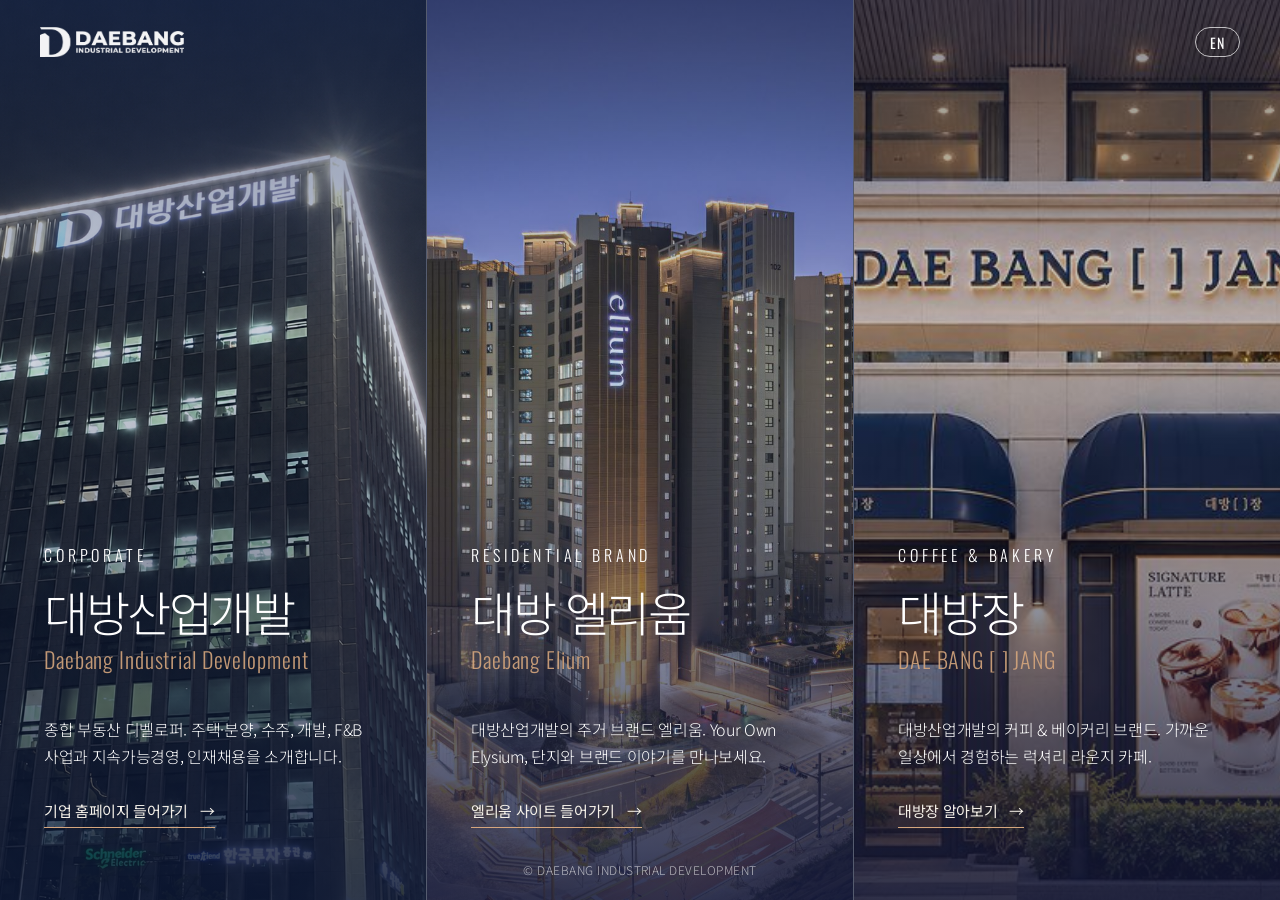
==== index.html @ c0d43c26 "Add files via upload" ====
<!DOCTYPE html>
<html lang="ko">
<head>
<meta charset="utf-8">
<meta name="viewport" content="width=device-width, initial-scale=1">
<title>대방산업개발 · 대방 엘리움 · 대방장</title>
<meta name="description" content="대방산업개발 기업 홈페이지, 대방 엘리움 브랜드 홈페이지, 대방장으로 들어가는 입구.">
<meta name="theme-color" content="#1c407d">
<link rel="icon" href="dvp/assets/img/favicon.ico" sizes="any">
<link rel="preconnect" href="https://fonts.googleapis.com">
<link rel="preconnect" href="https://fonts.gstatic.com" crossorigin>
<link href="https://fonts.googleapis.com/css2?family=Noto+Sans+KR:wght@300;400;500;700&family=Oswald:wght@300;400&display=swap" rel="stylesheet">
<style>
*{box-sizing:border-box;margin:0;padding:0}
html,body{height:100%}
body{font-family:"Noto Sans KR","Malgun Gothic",sans-serif;background:#0b1530;color:#fff;overflow:hidden;letter-spacing:-.02em;word-break:keep-all}
a{color:inherit;text-decoration:none}
.top{position:fixed;z-index:5;top:0;left:0;right:0;height:84px;padding:0 40px;display:flex;align-items:center;justify-content:space-between;pointer-events:none}
.top>*{pointer-events:auto}
.top img{height:30px;opacity:.95}
.lang{font-family:Oswald,sans-serif;font-size:14px;letter-spacing:.06em;height:30px;padding:0 14px;border:1px solid rgba(255,255,255,.7);border-radius:15px;background:none;color:#fff;cursor:pointer}
.lang:hover{background:#fff;color:#1c407d}
.gate{display:flex;height:100%}
.pane{position:relative;flex:1;overflow:hidden;transition:flex .8s cubic-bezier(.2,.7,.2,1);display:block}
.pane:hover,.pane:focus-visible{flex:1.45}
.bg{position:absolute;inset:0;background-size:cover;background-position:center;transform:scale(1.06);transition:transform 1.4s cubic-bezier(.2,.7,.2,1),filter .6s}
.pane:hover .bg{transform:scale(1)}
.gate:hover .pane:not(:hover) .bg{filter:brightness(.55) saturate(.8)}
.pane::before{content:"";position:absolute;inset:0;z-index:1}
.pane+.pane{border-left:1px solid rgba(255,255,255,.3)}
.dvp .bg{background-position:50% 22%}
.jang .bg{background-position:54% 30%}
.txt h2 .sub{display:block;margin-top:8px;font-family:Oswald,sans-serif;font-weight:300;font-size:22px;letter-spacing:.04em;color:#D5A67D;opacity:.9}
.dvp::before{background:linear-gradient(180deg,rgba(18,40,90,.55),rgba(18,40,90,.2) 40%,rgba(10,22,52,.85))}
.jang::before{background:linear-gradient(180deg,rgba(28,34,70,.5),rgba(28,34,70,.15) 40%,rgba(18,22,52,.88))}
.eli::before{background:linear-gradient(180deg,rgba(32,42,93,.5),rgba(32,42,93,.15) 40%,rgba(20,26,62,.88))}
.txt{position:absolute;z-index:2;left:0;right:0;bottom:0;padding:0 44px 72px}
.k{font-family:Oswald,sans-serif;font-weight:300;font-size:14px;letter-spacing:.24em;opacity:.85}
.txt h2{min-height:118px;margin:14px 0 14px;font-size:48px;font-weight:300;line-height:1.15;letter-spacing:-.05em}
.txt p{font-size:16px;font-weight:300;line-height:1.7;max-width:380px;opacity:.92}
.go{display:inline-flex;align-items:center;gap:12px;margin-top:30px;font-size:15px;font-weight:400;padding-bottom:6px;border-bottom:1px solid rgba(255,255,255,.8)}
.go i{font-style:normal;transition:transform .3s}
.pane:hover .go i{transform:translateX(8px)}
.go{border-color:#D5A67D;color:#F5F1E9}
.div{display:none}
.foot{position:fixed;z-index:5;left:0;right:0;bottom:22px;text-align:center;font-size:12px;font-weight:300;letter-spacing:.04em;opacity:.65;pointer-events:none}
.txt>*{opacity:0;transform:translateY(20px);animation:up .9s forwards}
.txt>*:nth-child(2){animation-delay:.12s}.txt>*:nth-child(3){animation-delay:.24s}.txt>*:nth-child(4){animation-delay:.36s}
.eli .txt>*{animation-delay:.25s}.eli .txt>*:nth-child(2){animation-delay:.37s}.eli .txt>*:nth-child(3){animation-delay:.49s}.eli .txt>*:nth-child(4){animation-delay:.61s}
.jang .txt>*{animation-delay:.4s}.jang .txt>*:nth-child(2){animation-delay:.52s}.jang .txt>*:nth-child(3){animation-delay:.64s}.jang .txt>*:nth-child(4){animation-delay:.76s}
@keyframes up{to{opacity:1;transform:none}}
@media(max-width:800px){
  body{overflow:auto}
  .top{height:64px;padding:0 20px}.top img{height:24px}
  .gate{flex-direction:column;height:auto;min-height:100%}
  .pane{flex:none;height:50vh;min-height:360px}.pane:hover{flex:none}
  .txt{padding:0 24px 40px}.txt h2{font-size:34px;min-height:0}.txt h2 .sub{font-size:18px}.txt p{font-size:15px}
  .div,.foot{display:none}
}
</style>
</head>
<body>
<div class="top"><img src="dvp/assets/img/logo_en_w.png" alt="DAEBANG INDUSTRIAL DEVELOPMENT"><button class="lang" id="lang" type="button">EN</button></div>
<main class="gate">
  <a class="pane dvp" href="dvp/" target="_blank" rel="noopener" aria-label="대방산업개발 기업 홈페이지">
    <div class="bg" style="background-image:url(dvp/assets/ph/hq4.png)"></div>
    <div class="txt"><p class="k">CORPORATE</p><h2 data-en="Daebang Industrial Development">대방산업개발<span class="sub">Daebang Industrial Development</span></h2><p data-en="A comprehensive developer creating new value — housing, contracting, development and F&amp;B.">종합 부동산 디벨로퍼. 주택·분양, 수주, 개발, F&amp;B 사업과 지속가능경영, 인재채용을 소개합니다.</p><span class="go"><span data-en="Enter corporate site">기업 홈페이지 들어가기</span><i>→</i></span></div>
  </a>
  <a class="pane eli" href="elium/" target="_blank" rel="noopener" aria-label="대방 엘리움 브랜드 홈페이지">
    <div class="bg" style="background-image:url(elium/img/a3.jpg)"></div>
    <div class="txt"><p class="k">RESIDENTIAL BRAND</p><h2 data-en="Daebang Elium">대방 엘리움<span class="sub">Daebang Elium</span></h2><p data-en="Your Own Elysium — the residential brand of Daebang, and the places it builds.">대방산업개발의 주거 브랜드 엘리움. Your Own Elysium, 단지와 브랜드 이야기를 만나보세요.</p><span class="go"><span data-en="Enter Elium site">엘리움 사이트 들어가기</span><i>→</i></span></div>
  </a>
  <a class="pane jang" href="dvp/sub.html?p=business/fnb" target="_blank" rel="noopener" aria-label="대방장 커피 앤 베이커리">
    <div class="bg" style="background-image:url(dvp/assets/ph/f3.jpg)"></div>
    <div class="txt"><p class="k">COFFEE &amp; BAKERY</p><h2 data-en="Daebangjang">대방장<span class="sub">DAE BANG [ ] JANG</span></h2><p data-en="The cafe and bakery brand of Daebang — everyday luxury, one cup and one slice at a time.">대방산업개발의 커피 &amp; 베이커리 브랜드. 가까운 일상에서 경험하는 럭셔리 라운지 카페.</p><span class="go"><span data-en="Meet Daebangjang">대방장 알아보기</span><i>→</i></span></div>
  </a>
</main>
<div class="foot">© DAEBANG INDUSTRIAL DEVELOPMENT</div>
<script>
(function(){
  var L='ko';try{L=localStorage.getItem('lang')||'ko'}catch(e){}
  var b=document.getElementById('lang');
  function apply(){document.documentElement.lang=L;b.textContent=L==='en'?'KR':'EN';
    [].forEach.call(document.querySelectorAll('[data-en]'),function(e){if(!e.hasAttribute('data-ko'))e.setAttribute('data-ko',e.innerHTML);e.innerHTML=L==='en'?e.getAttribute('data-en'):e.getAttribute('data-ko')})}
  b.onclick=function(){L=L==='en'?'ko':'en';try{localStorage.setItem('lang',L)}catch(e){}apply()};
  apply();
})();
</script>
</body>
</html>
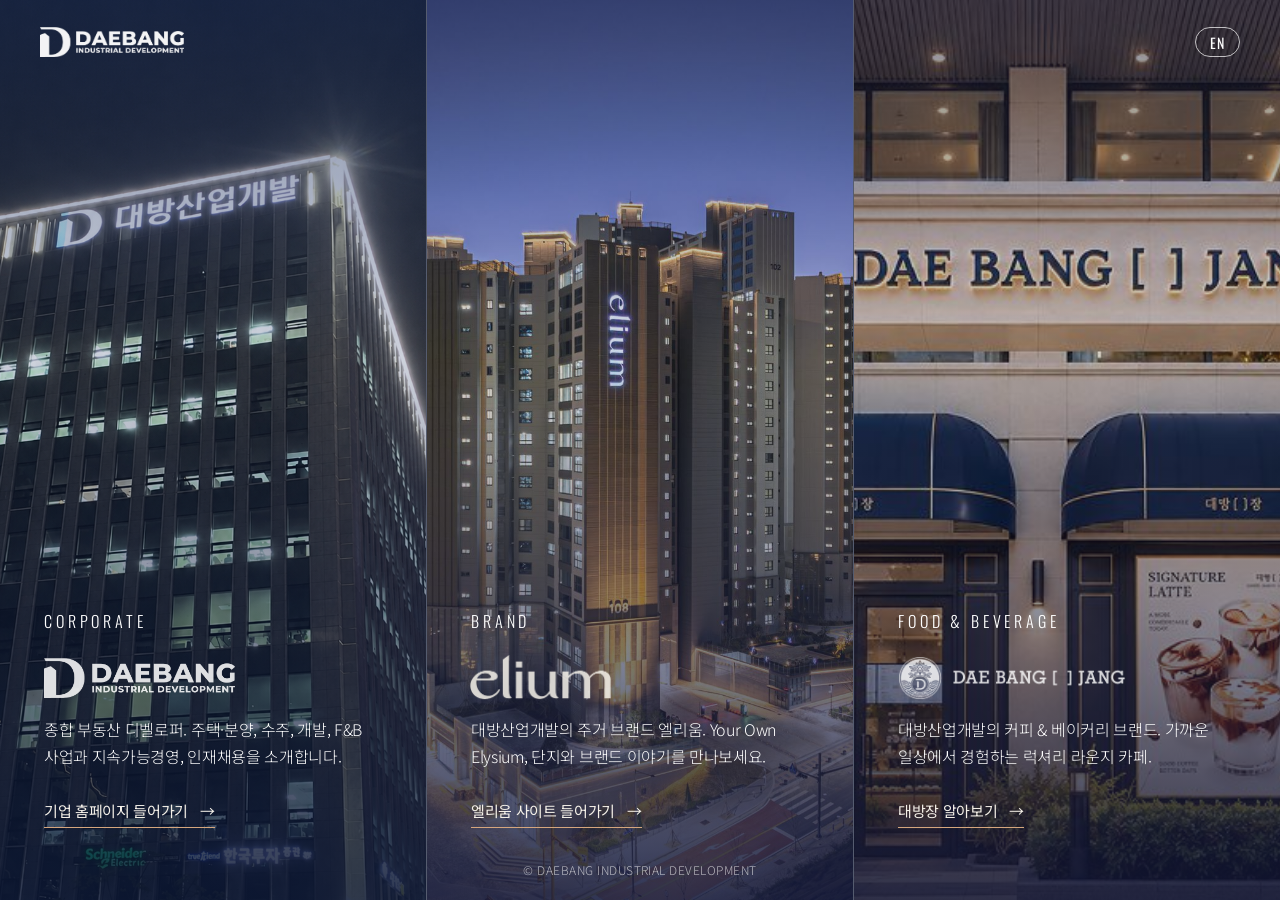
==== commit fa871df5: "Add files via upload" ====
--- a/index.html
+++ b/index.html
@@ -37,6 +37,9 @@
 .txt{position:absolute;z-index:2;left:0;right:0;bottom:0;padding:0 44px 72px}
 .k{font-family:Oswald,sans-serif;font-weight:300;font-size:14px;letter-spacing:.24em;opacity:.85}
 .txt h2{min-height:118px;margin:14px 0 14px;font-size:48px;font-weight:300;line-height:1.15;letter-spacing:-.05em}
+.txt h2.mark{min-height:0;height:50px;display:flex;align-items:flex-end;margin:12px 0 18px}
+.mark img{display:block;max-width:100%;width:auto;opacity:.86}
+.dvp .mark img{height:40px}.eli .mark img{height:52px;margin:0 0 -5px -5px}.jang .mark img{height:44px;margin-bottom:-2px}
 .txt p{font-size:16px;font-weight:300;line-height:1.7;max-width:380px;opacity:.92}
 .go{display:inline-flex;align-items:center;gap:12px;margin-top:30px;font-size:15px;font-weight:400;padding-bottom:6px;border-bottom:1px solid rgba(255,255,255,.8)}
 .go i{font-style:normal;transition:transform .3s}
@@ -54,7 +57,7 @@
   .top{height:64px;padding:0 20px}.top img{height:24px}
   .gate{flex-direction:column;height:auto;min-height:100%}
   .pane{flex:none;height:50vh;min-height:360px}.pane:hover{flex:none}
-  .txt{padding:0 24px 40px}.txt h2{font-size:34px;min-height:0}.txt h2 .sub{font-size:18px}.txt p{font-size:15px}
+  .txt{padding:0 24px 40px}.txt h2{font-size:34px;min-height:0}.txt h2.mark{height:48px;margin:10px 0 14px}.dvp .mark img{height:34px}.eli .mark img{height:46px}.jang .mark img{height:37px}.txt h2 .sub{font-size:18px}.txt p{font-size:15px}
   .div,.foot{display:none}
 }
 </style>
@@ -64,15 +67,15 @@
 <main class="gate">
   <a class="pane dvp" href="dvp/" target="_blank" rel="noopener" aria-label="대방산업개발 기업 홈페이지">
     <div class="bg" style="background-image:url(dvp/assets/ph/hq4.png)"></div>
-    <div class="txt"><p class="k">CORPORATE</p><h2 data-en="Daebang Industrial Development">대방산업개발<span class="sub">Daebang Industrial Development</span></h2><p data-en="A comprehensive developer creating new value — housing, contracting, development and F&amp;B.">종합 부동산 디벨로퍼. 주택·분양, 수주, 개발, F&amp;B 사업과 지속가능경영, 인재채용을 소개합니다.</p><span class="go"><span data-en="Enter corporate site">기업 홈페이지 들어가기</span><i>→</i></span></div>
+    <div class="txt"><p class="k">CORPORATE</p><h2 class="mark"><img src="dvp/assets/img/logo_en_w.png" alt="대방산업개발 DAEBANG INDUSTRIAL DEVELOPMENT"></h2><p data-en="A comprehensive developer creating new value — housing, contracting, development and F&amp;B.">종합 부동산 디벨로퍼. 주택·분양, 수주, 개발, F&amp;B 사업과 지속가능경영, 인재채용을 소개합니다.</p><span class="go"><span data-en="Enter corporate site">기업 홈페이지 들어가기</span><i>→</i></span></div>
   </a>
-  <a class="pane eli" href="elium/" target="_blank" rel="noopener" aria-label="대방 엘리움 브랜드 홈페이지">
+  <a class="pane eli" href="https://claude.ai/artifact/U9k798Ab6QWJA7hRteEEFt" target="_blank" rel="noopener" aria-label="대방 엘리움 브랜드 홈페이지">
     <div class="bg" style="background-image:url(elium/img/a3.jpg)"></div>
-    <div class="txt"><p class="k">RESIDENTIAL BRAND</p><h2 data-en="Daebang Elium">대방 엘리움<span class="sub">Daebang Elium</span></h2><p data-en="Your Own Elysium — the residential brand of Daebang, and the places it builds.">대방산업개발의 주거 브랜드 엘리움. Your Own Elysium, 단지와 브랜드 이야기를 만나보세요.</p><span class="go"><span data-en="Enter Elium site">엘리움 사이트 들어가기</span><i>→</i></span></div>
+    <div class="txt"><p class="k">BRAND</p><h2 class="mark"><img src="elium/img/logo_en_w.png" alt="대방 엘리움 elium"></h2><p data-en="Your Own Elysium — the residential brand of Daebang, and the places it builds.">대방산업개발의 주거 브랜드 엘리움. Your Own Elysium, 단지와 브랜드 이야기를 만나보세요.</p><span class="go"><span data-en="Enter Elium site">엘리움 사이트 들어가기</span><i>→</i></span></div>
   </a>
   <a class="pane jang" href="dvp/sub.html?p=business/fnb" target="_blank" rel="noopener" aria-label="대방장 커피 앤 베이커리">
     <div class="bg" style="background-image:url(dvp/assets/ph/f3.jpg)"></div>
-    <div class="txt"><p class="k">COFFEE &amp; BAKERY</p><h2 data-en="Daebangjang">대방장<span class="sub">DAE BANG [ ] JANG</span></h2><p data-en="The cafe and bakery brand of Daebang — everyday luxury, one cup and one slice at a time.">대방산업개발의 커피 &amp; 베이커리 브랜드. 가까운 일상에서 경험하는 럭셔리 라운지 카페.</p><span class="go"><span data-en="Meet Daebangjang">대방장 알아보기</span><i>→</i></span></div>
+    <div class="txt"><p class="k">FOOD &amp; BEVERAGE</p><h2 class="mark"><img src="dvp/assets/img/logo_jang_w.png" alt="대방장 DAE BANG [ ] JANG"></h2><p data-en="The cafe and bakery brand of Daebang — everyday luxury, one cup and one slice at a time.">대방산업개발의 커피 &amp; 베이커리 브랜드. 가까운 일상에서 경험하는 럭셔리 라운지 카페.</p><span class="go"><span data-en="Meet Daebangjang">대방장 알아보기</span><i>→</i></span></div>
   </a>
 </main>
 <div class="foot">© DAEBANG INDUSTRIAL DEVELOPMENT</div>
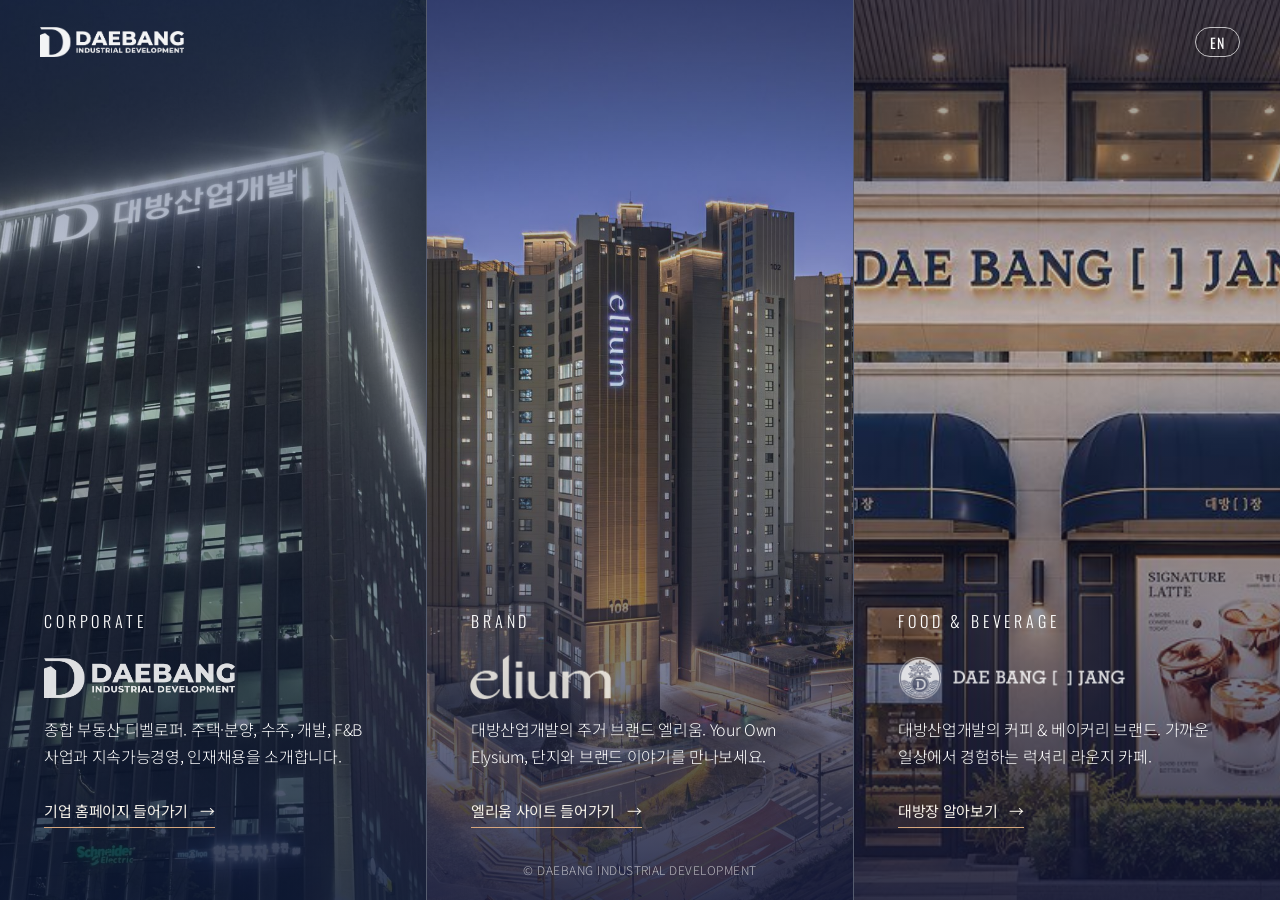
==== commit 611273fe: "Add files via upload" ====
--- a/index.html
+++ b/index.html
@@ -28,7 +28,7 @@
 .gate:hover .pane:not(:hover) .bg{filter:brightness(.55) saturate(.8)}
 .pane::before{content:"";position:absolute;inset:0;z-index:1}
 .pane+.pane{border-left:1px solid rgba(255,255,255,.3)}
-.dvp .bg{background-position:50% 22%}
+.dvp .bg{background-position:50% 30%}
 .jang .bg{background-position:54% 30%}
 .txt h2 .sub{display:block;margin-top:8px;font-family:Oswald,sans-serif;font-weight:300;font-size:22px;letter-spacing:.04em;color:#D5A67D;opacity:.9}
 .dvp::before{background:linear-gradient(180deg,rgba(18,40,90,.55),rgba(18,40,90,.2) 40%,rgba(10,22,52,.85))}
@@ -66,7 +66,7 @@
 <div class="top"><img src="dvp/assets/img/logo_en_w.png" alt="DAEBANG INDUSTRIAL DEVELOPMENT"><button class="lang" id="lang" type="button">EN</button></div>
 <main class="gate">
   <a class="pane dvp" href="dvp/" target="_blank" rel="noopener" aria-label="대방산업개발 기업 홈페이지">
-    <div class="bg" style="background-image:url(dvp/assets/ph/hq4.png)"></div>
+    <div class="bg" style="background-image:url(dvp/assets/ph/hq5.jpg)"></div>
     <div class="txt"><p class="k">CORPORATE</p><h2 class="mark"><img src="dvp/assets/img/logo_en_w.png" alt="대방산업개발 DAEBANG INDUSTRIAL DEVELOPMENT"></h2><p data-en="A comprehensive developer creating new value — housing, contracting, development and F&amp;B.">종합 부동산 디벨로퍼. 주택·분양, 수주, 개발, F&amp;B 사업과 지속가능경영, 인재채용을 소개합니다.</p><span class="go"><span data-en="Enter corporate site">기업 홈페이지 들어가기</span><i>→</i></span></div>
   </a>
   <a class="pane eli" href="https://claude.ai/artifact/U9k798Ab6QWJA7hRteEEFt" target="_blank" rel="noopener" aria-label="대방 엘리움 브랜드 홈페이지">
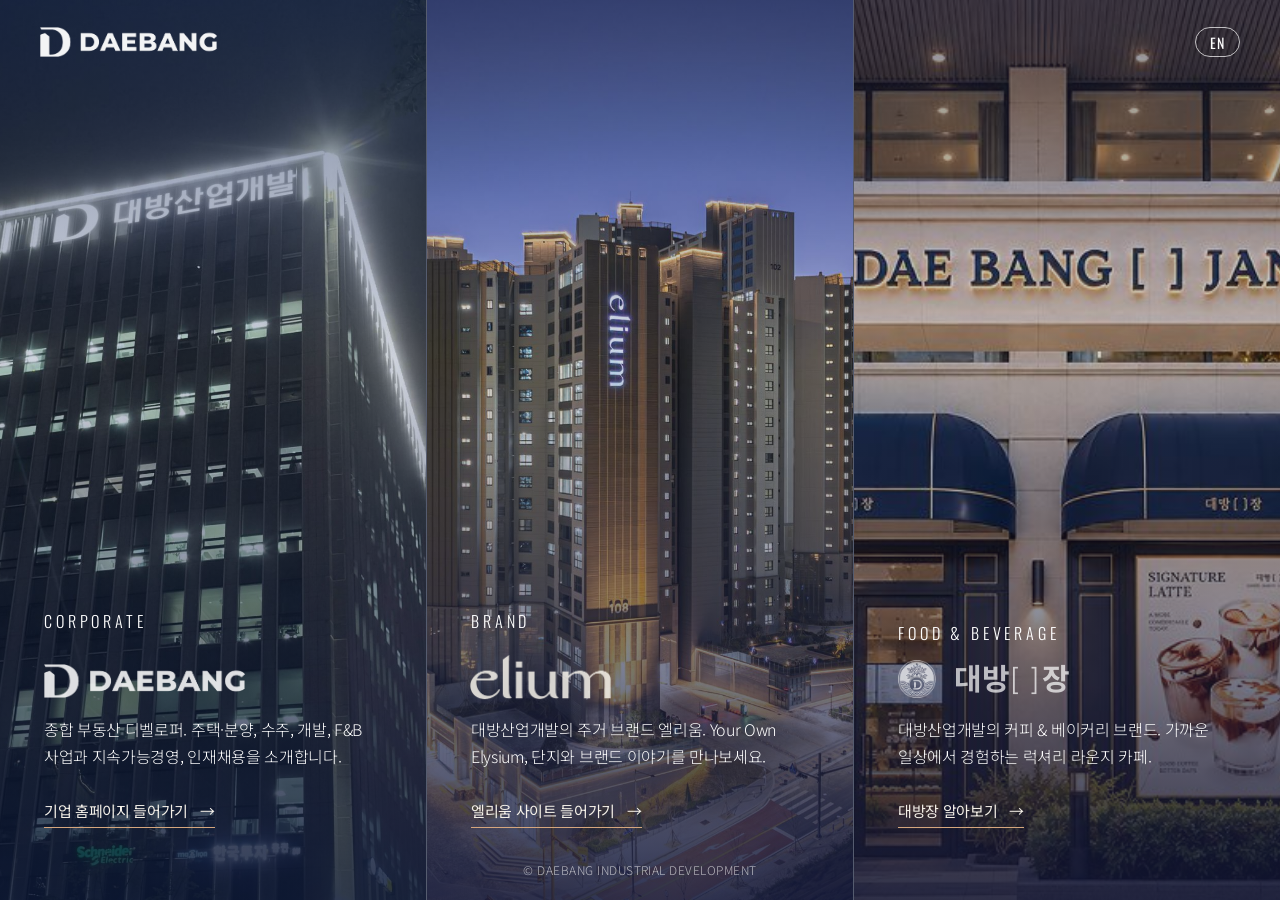
==== commit 46d45167: "Add files via upload" ====
--- a/index.html
+++ b/index.html
@@ -9,7 +9,7 @@
 <link rel="icon" href="dvp/assets/img/favicon.ico" sizes="any">
 <link rel="preconnect" href="https://fonts.googleapis.com">
 <link rel="preconnect" href="https://fonts.gstatic.com" crossorigin>
-<link href="https://fonts.googleapis.com/css2?family=Noto+Sans+KR:wght@300;400;500;700&family=Oswald:wght@300;400&display=swap" rel="stylesheet">
+<link href="https://fonts.googleapis.com/css2?family=Inter+Tight:wght@300;700&family=Noto+Sans+KR:wght@300;400;500;700&family=Oswald:wght@300;400&display=swap" rel="stylesheet">
 <style>
 *{box-sizing:border-box;margin:0;padding:0}
 html,body{height:100%}
@@ -39,7 +39,7 @@
 .txt h2{min-height:118px;margin:14px 0 14px;font-size:48px;font-weight:300;line-height:1.15;letter-spacing:-.05em}
 .txt h2.mark{min-height:0;height:50px;display:flex;align-items:flex-end;margin:12px 0 18px}
 .mark img{display:block;max-width:100%;width:auto;opacity:.86}
-.dvp .mark img{height:40px}.eli .mark img{height:52px;margin:0 0 -5px -5px}.jang .mark img{height:44px;margin-bottom:-2px}
+.dvp .mark img{height:34px}.eli .mark img{height:52px;margin:0 0 -5px -5px}.jang .mark img{height:44px;margin-bottom:-2px}
 .txt p{font-size:16px;font-weight:300;line-height:1.7;max-width:380px;opacity:.92}
 .go{display:inline-flex;align-items:center;gap:12px;margin-top:30px;font-size:15px;font-weight:400;padding-bottom:6px;border-bottom:1px solid rgba(255,255,255,.8)}
 .go i{font-style:normal;transition:transform .3s}
@@ -57,17 +57,33 @@
   .top{height:64px;padding:0 20px}.top img{height:24px}
   .gate{flex-direction:column;height:auto;min-height:100%}
   .pane{flex:none;height:50vh;min-height:360px}.pane:hover{flex:none}
-  .txt{padding:0 24px 40px}.txt h2{font-size:34px;min-height:0}.txt h2.mark{height:48px;margin:10px 0 14px}.dvp .mark img{height:34px}.eli .mark img{height:46px}.jang .mark img{height:37px}.txt h2 .sub{font-size:18px}.txt p{font-size:15px}
+  .txt{padding:0 24px 40px}.txt h2{font-size:34px;min-height:0}.txt h2.mark{height:48px;margin:10px 0 14px}.dvp .mark img{height:28px}.eli .mark img{height:46px}.jang .mark img{height:37px}.txt h2 .sub{font-size:18px}.txt p{font-size:15px}
   .div,.foot{display:none}
 }
+
+.sw{position:fixed;z-index:9;left:50%;top:22px;transform:translateX(-50%);display:flex;gap:6px;background:rgba(11,21,48,.6);backdrop-filter:blur(6px);padding:5px;border-radius:99px;font-size:13px}
+.sw a{padding:6px 16px;border-radius:99px;color:#fff;opacity:.75}.sw a.on{background:#D5A67D;color:#1c2246;opacity:1;font-weight:700}
+.jang .txt h2.mark{height:auto;min-height:0}
+
+.jang .mark img{height:44px;margin-bottom:0;opacity:.95}
+@media(max-width:800px){.jang .mark img{height:37px}.sw{top:70px}}
+
+.jang .mark .lk{display:flex;align-items:center;gap:18px}
+.jang .mark .lk img{height:38px;margin:0;opacity:.75;width:auto}
+.jang .mark .kr{font-family:"Inter Tight","Noto Sans KR",sans-serif;font-weight:700;font-size:30px;line-height:1;letter-spacing:-.03em;color:#fff;white-space:nowrap;opacity:.7}
+.jang .mark .kr i{font-style:normal;font-weight:300;letter-spacing:.06em;margin:0 .04em}
+html[lang=en] .jang .mark .lk{display:none}
+html:not([lang=en]) .jang .mark .le{display:none}
+@media(max-width:800px){.jang .mark .lk img{height:32px}.jang .mark .kr{font-size:25px}}
 </style>
 </head>
 <body>
-<div class="top"><img src="dvp/assets/img/logo_en_w.png" alt="DAEBANG INDUSTRIAL DEVELOPMENT"><button class="lang" id="lang" type="button">EN</button></div>
+
+<div class="top"><img src="dvp/assets/img/logo_dvp3_w.png" alt="DAEBANG"><button class="lang" id="lang" type="button">EN</button></div>
 <main class="gate">
   <a class="pane dvp" href="dvp/" target="_blank" rel="noopener" aria-label="대방산업개발 기업 홈페이지">
     <div class="bg" style="background-image:url(dvp/assets/ph/hq5.jpg)"></div>
-    <div class="txt"><p class="k">CORPORATE</p><h2 class="mark"><img src="dvp/assets/img/logo_en_w.png" alt="대방산업개발 DAEBANG INDUSTRIAL DEVELOPMENT"></h2><p data-en="A comprehensive developer creating new value — housing, contracting, development and F&amp;B.">종합 부동산 디벨로퍼. 주택·분양, 수주, 개발, F&amp;B 사업과 지속가능경영, 인재채용을 소개합니다.</p><span class="go"><span data-en="Enter corporate site">기업 홈페이지 들어가기</span><i>→</i></span></div>
+    <div class="txt"><p class="k">CORPORATE</p><h2 class="mark"><img src="dvp/assets/img/logo_dvp3_w.png" alt="대방산업개발 DAEBANG"></h2><p data-en="A comprehensive developer creating new value — housing, contracting, development and F&amp;B.">종합 부동산 디벨로퍼. 주택·분양, 수주, 개발, F&amp;B 사업과 지속가능경영, 인재채용을 소개합니다.</p><span class="go"><span data-en="Enter corporate site">기업 홈페이지 들어가기</span><i>→</i></span></div>
   </a>
   <a class="pane eli" href="https://claude.ai/artifact/U9k798Ab6QWJA7hRteEEFt" target="_blank" rel="noopener" aria-label="대방 엘리움 브랜드 홈페이지">
     <div class="bg" style="background-image:url(elium/img/a3.jpg)"></div>
@@ -75,7 +91,7 @@
   </a>
   <a class="pane jang" href="dvp/sub.html?p=business/fnb" target="_blank" rel="noopener" aria-label="대방장 커피 앤 베이커리">
     <div class="bg" style="background-image:url(dvp/assets/ph/f3.jpg)"></div>
-    <div class="txt"><p class="k">FOOD &amp; BEVERAGE</p><h2 class="mark"><img src="dvp/assets/img/logo_jang_w.png" alt="대방장 DAE BANG [ ] JANG"></h2><p data-en="The cafe and bakery brand of Daebang — everyday luxury, one cup and one slice at a time.">대방산업개발의 커피 &amp; 베이커리 브랜드. 가까운 일상에서 경험하는 럭셔리 라운지 카페.</p><span class="go"><span data-en="Meet Daebangjang">대방장 알아보기</span><i>→</i></span></div>
+    <div class="txt"><p class="k">FOOD &amp; BEVERAGE</p><h2 class="mark"><span class="lk"><img src="dvp/assets/img/jang_emblem_w.png" alt=""><span class="kr" aria-label="대방장">대방<i>[ ]</i>장</span></span><span class="le"><img src="dvp/assets/img/logo_jang_w.png" alt="DAE BANG [ ] JANG"></span></h2><p data-en="The cafe and bakery brand of Daebang — everyday luxury, one cup and one slice at a time.">대방산업개발의 커피 &amp; 베이커리 브랜드. 가까운 일상에서 경험하는 럭셔리 라운지 카페.</p><span class="go"><span data-en="Meet Daebangjang">대방장 알아보기</span><i>→</i></span></div>
   </a>
 </main>
 <div class="foot">© DAEBANG INDUSTRIAL DEVELOPMENT</div>
